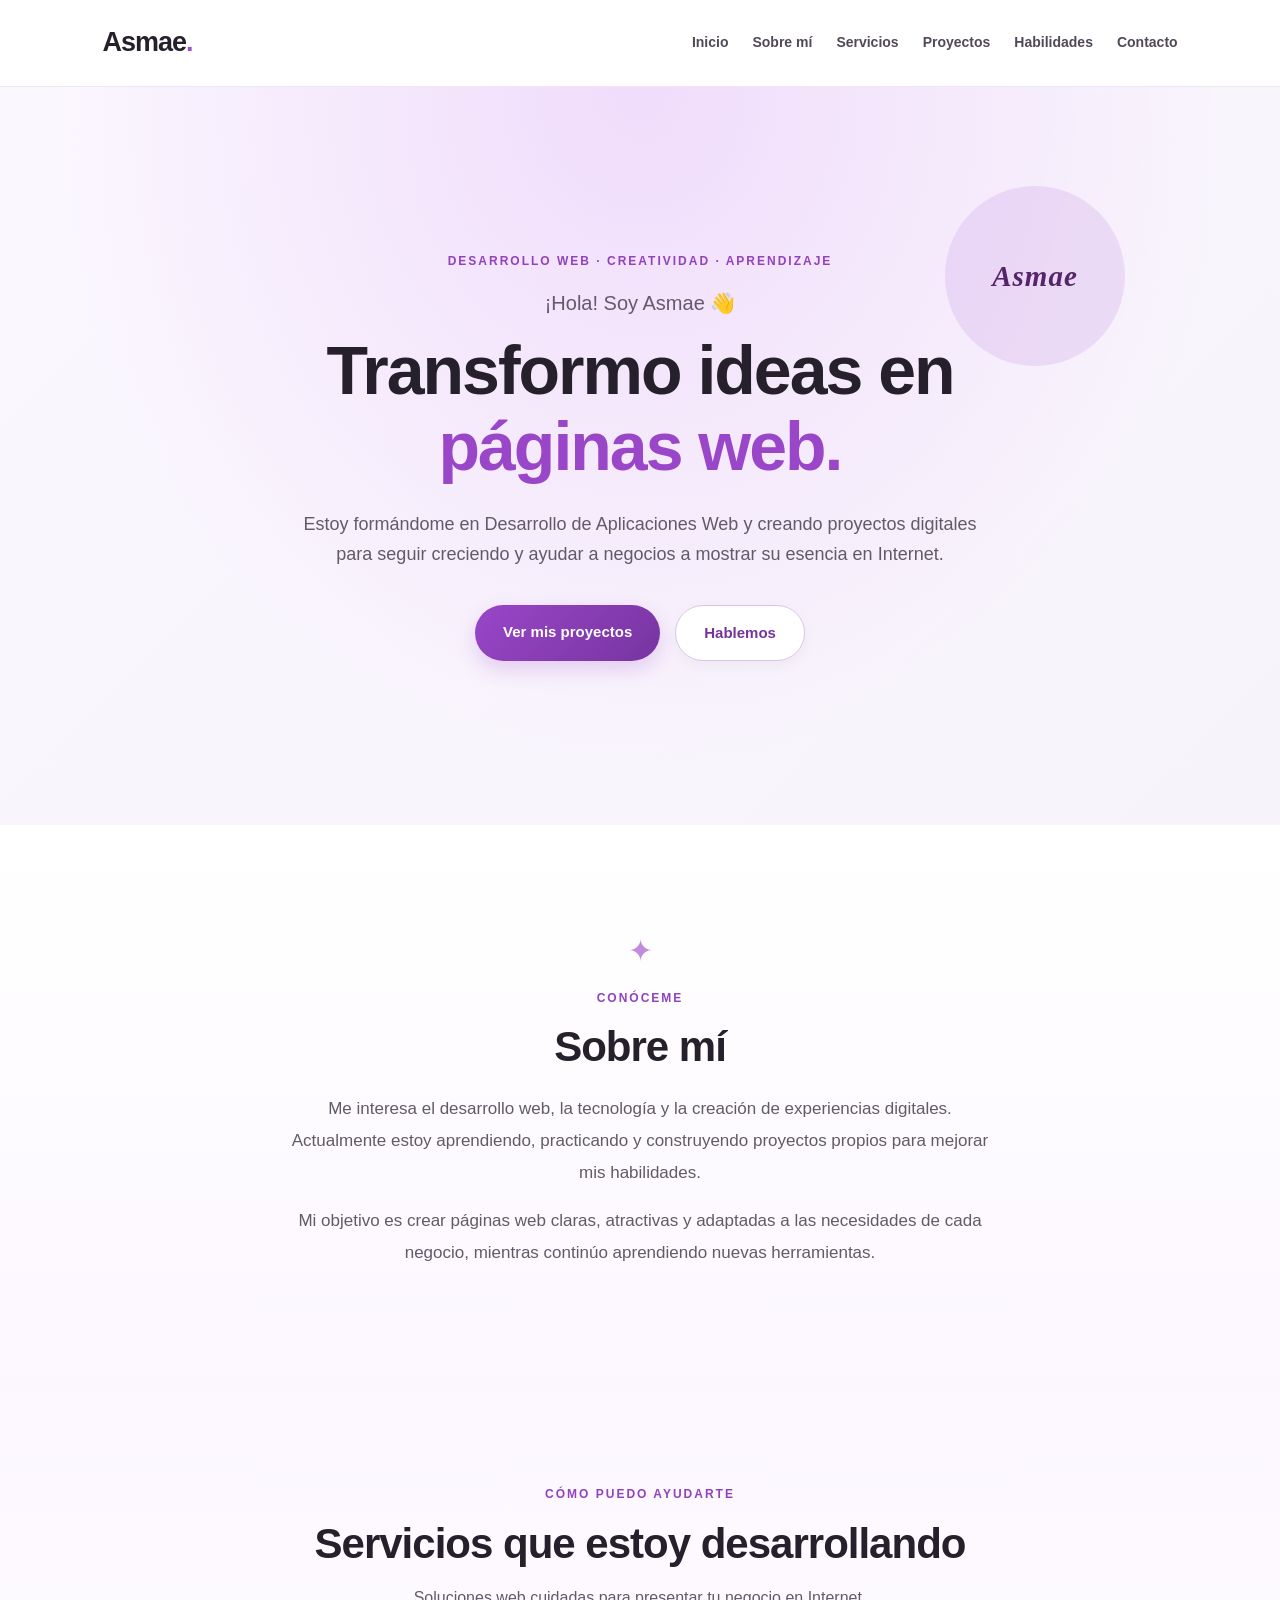
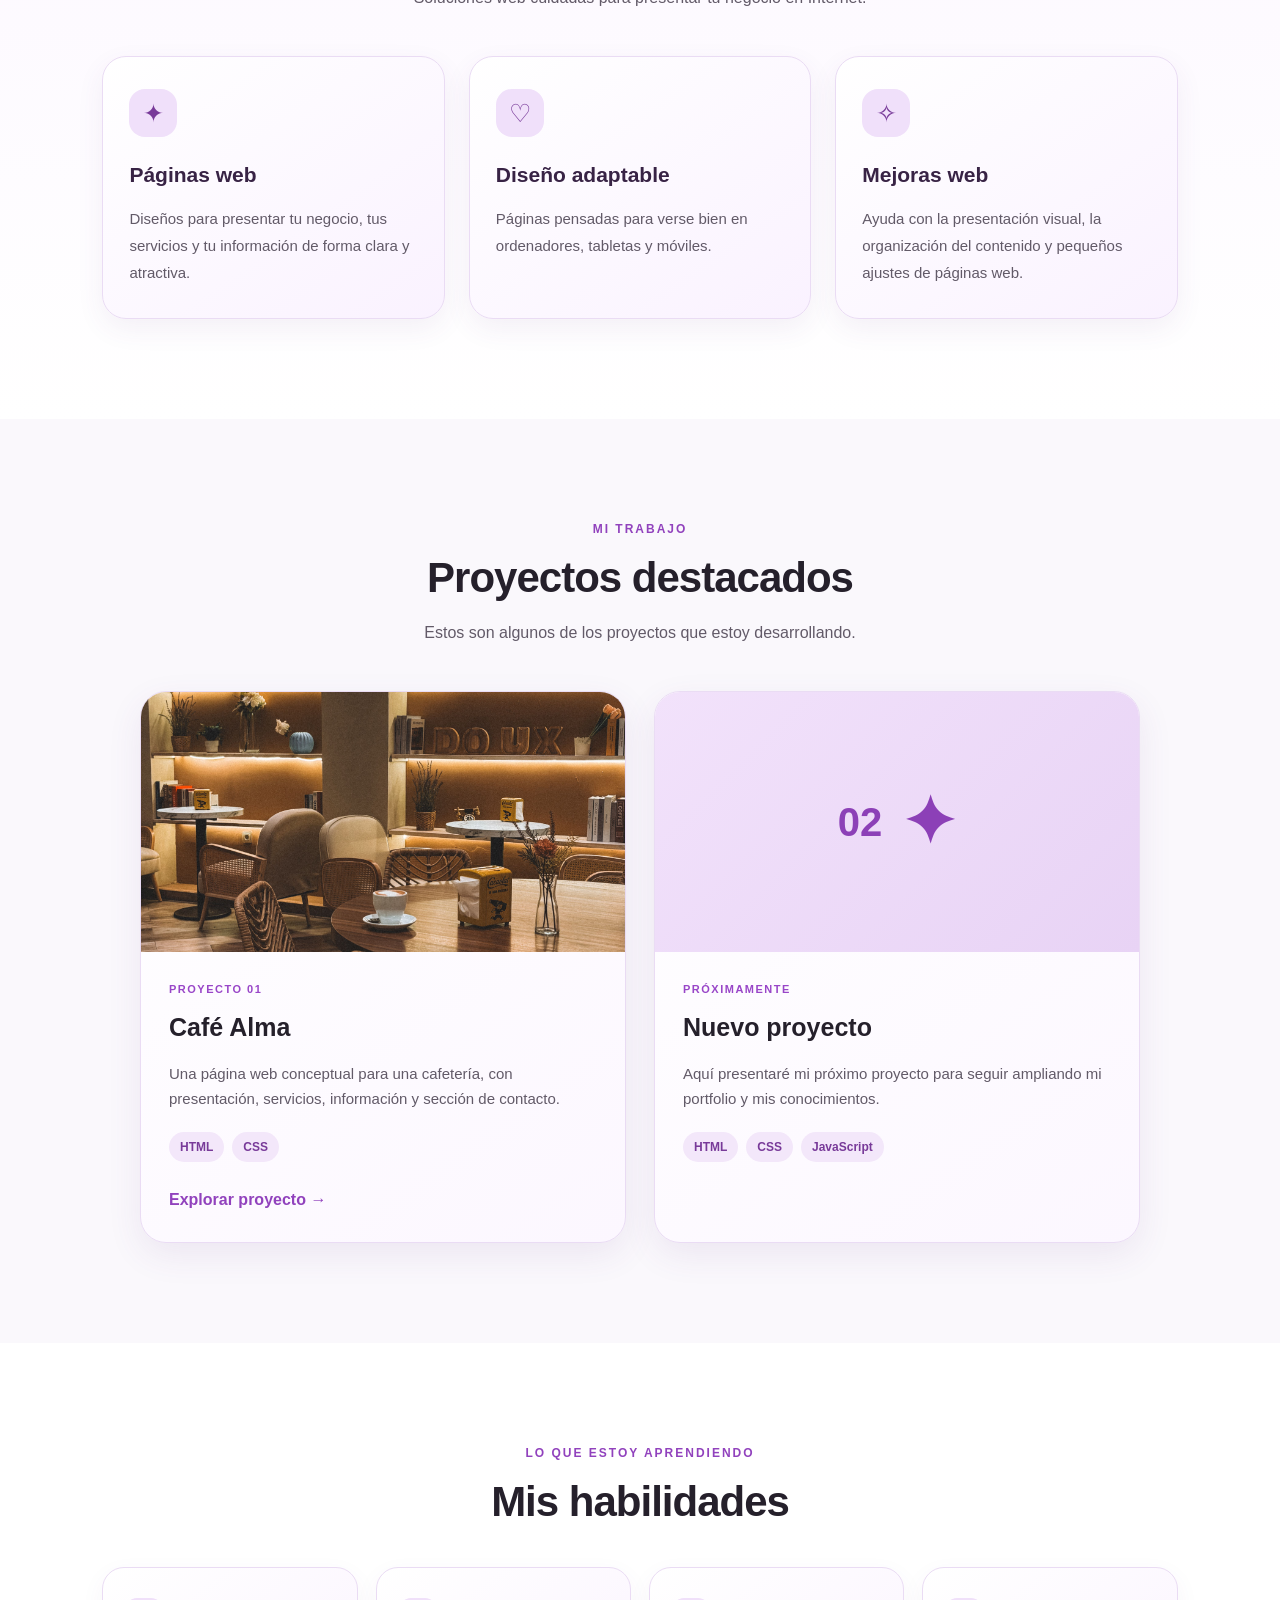
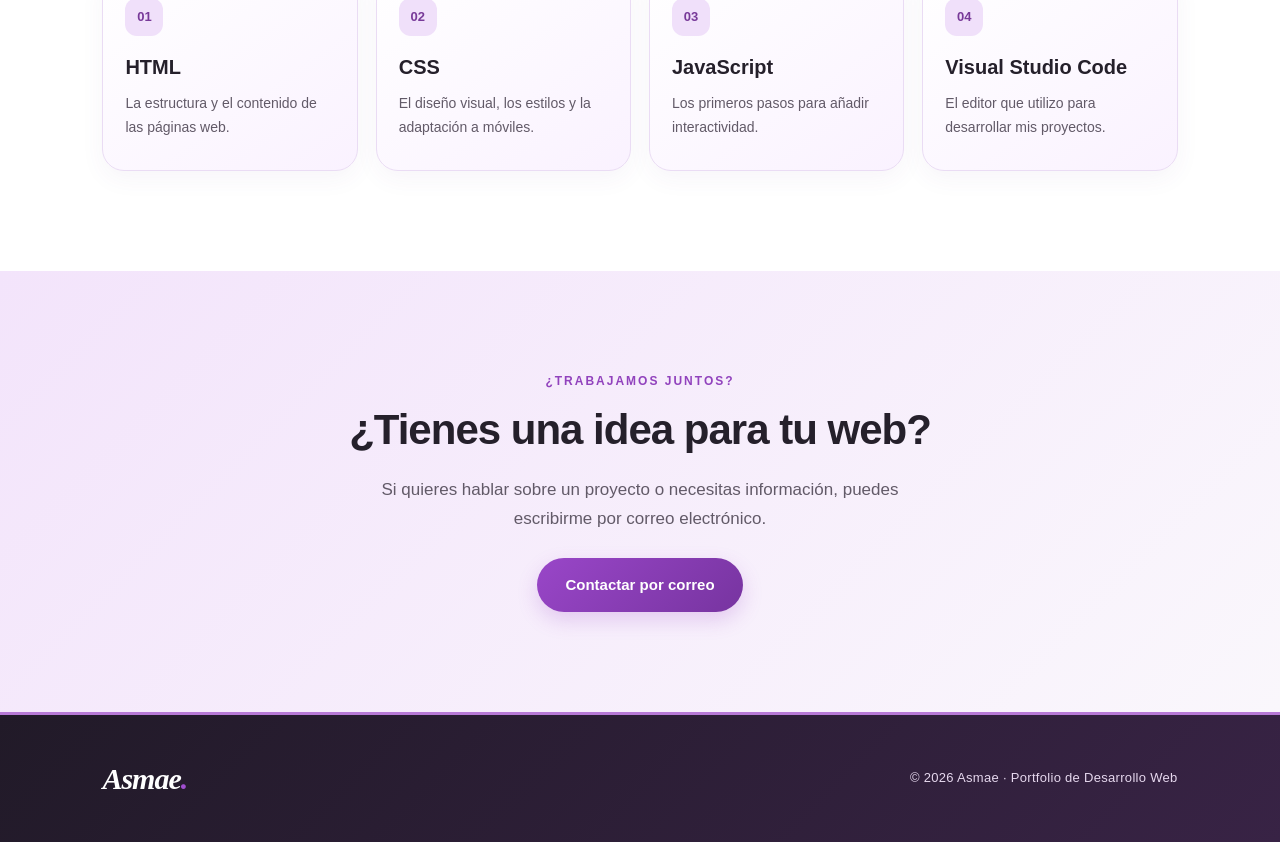
==== docs/index.html @ 036d665d "Fix HTML formatting and structure" ====
<!DOCTYPE html>
<html lang="es">
<head>
    <meta charset="UTF-8">
    <meta name="viewport" content="width=device-width, initial-scale=1.0">
    <meta name="description" content="Portfolio de Asmae, desarrolladora web en formación. Descubre sus proyectos y contacta para trabajar juntos.">
    <title>Asmae | Portfolio de Desarrollo Web</title>
    <link rel="stylesheet" href="style.css">
    <script src="script.js" defer></script>
</head>
<body>

    <header class="cabecera">
        <a href="#inicio" class="logo">Asmae<span>.</span></a>

        <nav aria-label="Navegación principal">
            <a href="#inicio">Inicio</a>
            <a href="#sobre-mi">Sobre mí</a>
            <a href="#servicios">Servicios</a>
            <a href="#proyectos">Proyectos</a>
            <a href="#habilidades">Habilidades</a>
            <a href="#contacto">Contacto</a>
        </nav>
    </header>

    <main>
        <section id="inicio" class="hero">
            <div class="hero-contenido">
                <p class="etiqueta">DESARROLLO WEB · CREATIVIDAD · APRENDIZAJE</p>
                <p class="saludo">¡Hola! Soy Asmae 👋</p>

                <h1>Transformo ideas en <span>páginas web.</span></h1>

                <p class="hero-descripcion">
                    Estoy formándome en Desarrollo de Aplicaciones Web
                    y creando proyectos digitales para seguir creciendo
                    y ayudar a negocios a mostrar su esencia en Internet.
                </p>

                <div class="hero-botones">
                    <a href="#proyectos" class="boton boton-principal">
                        Ver mis proyectos
                    </a>
                    <a href="#contacto" class="boton boton-secundario">
                        Hablemos
                    </a>
                </div>
            </div>
        </section>

        <section id="sobre-mi" class="seccion sobre-mi">
            <p class="etiqueta">CONÓCEME</p>
            <h2>Sobre mí</h2>

            <p>
                Me interesa el desarrollo web, la tecnología y la creación
                de experiencias digitales. Actualmente estoy aprendiendo,
                practicando y construyendo proyectos propios para mejorar
                mis habilidades.
            </p>

            <p>
                Mi objetivo es crear páginas web claras, atractivas y
                adaptadas a las necesidades de cada negocio, mientras
                continúo aprendiendo nuevas herramientas.
            </p>
        </section>
        <section id="servicios" class="seccion servicios">
            <p class="etiqueta">CÓMO PUEDO AYUDARTE</p>
            <h2>Servicios que estoy desarrollando</h2>
            <p class="introduccion">
                Soluciones web cuidadas para presentar tu negocio en Internet.
            </p>
            
            <div class="servicios-contenedor">
                <article class="servicio">
                    <span class="servicio-icono">✦</span>
                    <h3>Páginas web</h3>
                    <p>
                        Diseños para presentar tu negocio, tus servicios
                        y tu información de forma clara y atractiva.
                    </p>
                </article>
                
                <article class="servicio">
                    <span class="servicio-icono">♡</span>
                    <h3>Diseño adaptable</h3>
                    <p>
                        Páginas pensadas para verse bien en ordenadores,
                        tabletas y móviles.
                    </p>
                </article>
                
                <article class="servicio">
                    <span class="servicio-icono">✧</span>
                    <h3>Mejoras web</h3>
                    <p>
                        Ayuda con la presentación visual, la organización
                        del contenido y pequeños ajustes de páginas web.
                    </p>
                </article>
             </div>
        </section>

        <section id="proyectos" class="seccion proyectos">
            <p class="etiqueta">MI TRABAJO</p>
            <h2>Proyectos destacados</h2>
            <p class="introduccion">
                Estos son algunos de los proyectos que estoy desarrollando.
            </p>

            <div class="proyectos-contenedor">
                <article class="proyecto">
                    <img
                        src="img1/café-alma.jpg"
                        alt="Vista previa del proyecto web Café Alma"
                        loading="lazy"
                    >

                    <div class="proyecto-contenido">
                        <p class="numero-proyecto">PROYECTO 01</p>
                        <h3>Café Alma</h3>

                        <p>
                            Una página web conceptual para una cafetería,
                            con presentación, servicios, información y
                            sección de contacto.
                        </p>

                        <div class="etiquetas">
                            <span>HTML</span>
                            <span>CSS</span>
                        </div>

                        <a
                            href="café-alma/index.html"
                            class="enlace-proyecto"
                            target="_blank"
                            rel="noopener noreferrer"
                        >
                            Explorar proyecto →
                        </a>
                    </div>
                </article>

                <article class="proyecto proyecto-futuro">
                    <div class="proyecto-placeholder">
                        <span>02</span>
                        <span class="icono-idea">✦</span>
                    </div>

                    <div class="proyecto-contenido">
                        <p class="numero-proyecto">PRÓXIMAMENTE</p>
                        <h3>Nuevo proyecto</h3>

                        <p>
                            Aquí presentaré mi próximo proyecto para seguir
                            ampliando mi portfolio y mis conocimientos.
                        </p>

                        <div class="etiquetas">
                            <span>HTML</span>
                            <span>CSS</span>
                            <span>JavaScript</span>
                        </div>
                    </div>
                </article>
            </div>
        </section>

        <section id="habilidades" class="seccion habilidades">
            <p class="etiqueta">LO QUE ESTOY APRENDIENDO</p>
            <h2>Mis habilidades</h2>

            <div class="habilidades-contenedor">
                <article class="habilidad">
                    <span class="habilidad-numero">01</span>
                    <h3>HTML</h3>
                    <p>La estructura y el contenido de las páginas web.</p>
                </article>

                <article class="habilidad">
                    <span class="habilidad-numero">02</span>
                    <h3>CSS</h3>
                    <p>El diseño visual, los estilos y la adaptación a móviles.</p>
                </article>

                <article class="habilidad">
                    <span class="habilidad-numero">03</span>
                    <h3>JavaScript</h3>
                    <p>Los primeros pasos para añadir interactividad.</p>
                </article>

                <article class="habilidad">
                    <span class="habilidad-numero">04</span>
                    <h3>Visual Studio Code</h3>
                    <p>El editor que utilizo para desarrollar mis proyectos.</p>
                </article>
            </div>
        </section>

        <section id="contacto" class="seccion contacto">
            <p class="etiqueta">¿TRABAJAMOS JUNTOS?</p>
            <h2>¿Tienes una idea para tu web?</h2>

            <p>
                Si quieres hablar sobre un proyecto o necesitas información,
                puedes escribirme por correo electrónico.
            </p>

            <a
                href="mailto:asmaeelmechmachi31@gmail.com"
                class="boton boton-principal"
            >
                Contactar por correo
            </a>
        </section>
    </main>

    <footer>
        <a href="#inicio" class="logo logo-footer">Asmae<span>.</span></a>
        <p>© 2026 Asmae · Portfolio de Desarrollo Web</p>
    </footer>

</body>
</html>
---- docs/style.css ----
* {
    margin: 0;
    padding: 0;
    box-sizing: border-box;
}

html {
    scroll-behavior: smooth;
    scroll-padding-top: 100px;
}

body {
    font-family: "Trebuchet MS", sans-serif;
    background: #faf8fc;
    color: #25202b;
    line-height: 1.7;
}

a {
    -webkit-tap-highlight-color: transparent;
}

.cabecera {
    width: 100%;
    padding: 20px 8%;
    display: flex;
    justify-content: space-between;
    align-items: center;
    gap: 25px;
    background: rgba(255, 255, 255, 0.96);
    border-bottom: 1px solid #eee7f2;
    position: sticky;
    top: 0;
    z-index: 1000;
}

.logo {
    color: #25202b;
    font-size: 27px;
    font-weight: 800;
    text-decoration: none;
    letter-spacing: -1px;
}

.logo span {
    color: #a14ed0;
}

nav {
    display: flex;
    flex-wrap: wrap;
    gap: 24px;
}

nav a {
    color: #514858;
    font-size: 14px;
    font-weight: 600;
    text-decoration: none;
    transition: color 0.25s ease;
}

nav a:hover {
    color: #a14ed0;
}

.hero {
    min-height: 82vh;
    display: flex;
    align-items: center;
    justify-content: center;
    padding: 110px 8%;
    text-align: center;
    background:
        radial-gradient(ellipse at top, #f0dcfb 0%, transparent 65%),
        linear-gradient(135deg, #fbf7ff, #f7f3fa);
}


.hero-contenido {
    max-width: 900px;
    position: relative;
    padding: 45px 30px;
    animation: aparecer 0.9s ease both;
}

.hero-contenido::before {
    content: "Asmae";
    position: absolute;
    width: 180px;
    height: 180px;
    top: -20px;
    right: -35px;
    background: rgba(190, 130, 225, 0.20);
    border-radius: 50%;
    display: flex;
    align-items: center;
    justify-content: center;
    font-family: Georgia, "Times New Roman", serif;
    font-size: 29px;
    font-style: italic;
    font-weight: bold;
    letter-spacing: 1px;
    color: #542568;
    z-index: 0;
    pointer-events: none;
}

.hero-contenido > * {
    position: relative;
    z-index: 1;
}

@keyframes aparecer {
    from {
        opacity: 0;
        transform: translateY(18px);
    }

    to {
        opacity: 1;
        transform: translateY(0);
    }
}

.etiqueta {
    color: #9142bd;
    font-size: 12px;
    font-weight: 800;
    letter-spacing: 2px;
    margin-bottom: 14px;
}

.saludo {
    color: #66596f;
    font-size: 20px;
    margin-bottom: 12px;
}

.hero h1 {
    font-size: clamp(40px, 6vw, 68px);
    line-height: 1.12;
    letter-spacing: -2px;
    margin-bottom: 25px;
}

.hero h1 span {
    color: #9946c8;
}

.hero-descripcion {
    max-width: 680px;
    margin: 0 auto;
    color: #625a68;
    font-size: 18px;
}

.hero-botones {
    display: flex;
    flex-wrap: wrap;
    justify-content: center;
    gap: 15px;
    margin-top: 35px;
}


.boton {
    display: inline-block;
    padding: 14px 28px;
    border-radius: 30px;
    font-size: 15px;
    font-weight: 700;
    text-decoration: none;
    transition: transform 0.3s ease,
                background 0.3s ease,
                box-shadow 0.3s ease;
}

.boton:hover {
    transform: translateY(-4px);
}

.boton-principal {
    background: linear-gradient(135deg, #9946c8, #7734a0);
    color: white;
    box-shadow: 0 8px 20px rgba(153, 70, 200, 0.22);
}

.boton-principal:hover {
    background: linear-gradient(135deg, #853bb2, #642887);
    box-shadow: 0 12px 25px rgba(119, 52, 160, 0.32);
}

.boton-secundario {
    border: 1px solid #d9c5e5;
    color: #75349b;
    background: white;
    box-shadow: 0 5px 15px rgba(49, 24, 61, 0.04);
}

.boton-secundario:hover {
    background: #f5eafa;
    box-shadow: 0 8px 20px rgba(49, 24, 61, 0.10);
}

.seccion {
    padding: 100px 8%;
    text-align: center;
}

.seccion h2 {
    font-size: clamp(30px, 4vw, 42px);
    line-height: 1.2;
    margin-bottom: 20px;
    letter-spacing: -1px;
}

.sobre-mi {
    position: relative;
    background: linear-gradient(180deg, #ffffff 0%, #fcf7ff 100%);
    overflow: hidden;
}

.sobre-mi::before {
    content: "✦";
    display: block;
    color: #b779d6;
    font-size: 30px;
    margin-bottom: 12px;
    opacity: 0.85;
}

.sobre-mi > p:not(.etiqueta) {
    max-width: 700px;
    margin: 15px auto;
    color: #625a68;
    font-size: 17px;
    line-height: 1.9;
}

.introduccion {
    color: #625a68;
    margin-top: -5px;
}

.proyectos {
    background: #faf8fc;
}

.proyectos-contenedor {
    display: grid;
    grid-template-columns: repeat(2, minmax(0, 1fr));
    gap: 28px;
    max-width: 1000px;
    margin: 45px auto 0;
    text-align: left;
}

.proyecto {
    position: relative;
    overflow: hidden;
    background: linear-gradient(145deg, #ffffff, #fcf7ff);
    border: 1px solid #eadcf4;
    border-radius: 26px;
    box-shadow: 0 12px 35px rgba(104, 57, 128, 0.09);
    transition: transform 0.35s ease,
                box-shadow 0.35s ease,
                border-color 0.35s ease;
}

.proyecto:hover {
    transform: translateY(-8px);
    border-color: #d5b2ea;
    box-shadow: 0 22px 48px rgba(104, 57, 128, 0.17);
}

.proyecto > img,
.proyecto-placeholder {
    width: 100%;
    height: 260px;
}

.proyecto > img {
    display: block;
    object-fit: cover;
    object-position: center;
    transition: transform 0.6s ease;
}

.proyecto:hover > img {
    transform: scale(1.04);
}

.proyecto-contenido {
    padding: 28px;
}

.numero-proyecto {
    color: #9946c8;
    font-size: 11px;
    font-weight: 800;
    letter-spacing: 1.5px;
    margin-bottom: 8px;
}

.proyecto h3 {
    font-size: 25px;
    margin-bottom: 12px;
}

.proyecto-contenido > p:not(.numero-proyecto) {
    color: #625a68;
    font-size: 15px;
}

.etiquetas {
    display: flex;
    flex-wrap: wrap;
    gap: 8px;
    margin-top: 20px;
}

.etiquetas span {
    padding: 5px 11px;
    background: #f3e7fa;
    border-radius: 20px;
    color: #783a99;
    font-size: 12px;
    font-weight: 700;
}

.enlace-proyecto {
    display: inline-block;
    margin-top: 24px;
    color: #9142bd;
    font-weight: 700;
    text-decoration: none;
}

.enlace-proyecto:hover {
    color: #642a85;
}

.proyecto-placeholder {
    display: flex;
    align-items: center;
    justify-content: center;
    gap: 20px;
    background: linear-gradient(135deg, #f2e2fb, #e8d3f5);
    color: #8c40b7;
    font-size: 40px;
    font-weight: 800;
}

.icono-idea {
    font-size: 65px;
}

.habilidades {
    background: white;
}

.habilidades-contenedor {
    display: grid;
    grid-template-columns: repeat(4, minmax(0, 1fr));
    gap: 18px;
    max-width: 1100px;
    margin: 40px auto 0;
}

.habilidad {
    position: relative;
    padding: 30px 22px;
    text-align: left;
    background: linear-gradient(145deg, #ffffff, #faf2ff);
    border: 1px solid #eadcf4;
    border-radius: 22px;
    box-shadow: 0 8px 24px rgba(104, 57, 128, 0.05);
    transition: transform 0.3s ease,
                box-shadow 0.3s ease,
                border-color 0.3s ease;
}

.habilidad:hover {
    transform: translateY(-7px);
    border-color: #d5b2ea;
    box-shadow: 0 16px 32px rgba(104, 57, 128, 0.13);
}

.habilidad-numero {
    display: inline-flex;
    align-items: center;
    justify-content: center;
    width: 38px;
    height: 38px;
    border-radius: 12px;
    background: #f0e0fa;
    color: #783a99;
    font-size: 13px;
    font-weight: 800;
}

.habilidad h3 {
    margin: 14px 0 8px;
    font-size: 20px;
}

.habilidad p {
    color: #625a68;
    font-size: 14px;
}

.contacto {
    background: linear-gradient(135deg, #f3e4fb, #faf7fc);
}

.contacto > p:not(.etiqueta) {
    max-width: 600px;
    margin: 0 auto 25px;
    color: #625a68;
    font-size: 17px;
}

footer {
    position: relative;
    padding: 38px 8%;
    display: flex;
    flex-wrap: wrap;
    justify-content: space-between;
    align-items: center;
    gap: 18px;
    background: linear-gradient(135deg, #211a28, #382345);
    color: white;
    border-top: 3px solid #b779d6;
}

.logo-footer {
    color: white;
    font-family: Georgia, "Times New Roman", serif;
    font-style: italic;
    font-size: 30px;
}

footer p {
    color: #e6d8ee;
    font-size: 13px;
    letter-spacing: 0.3px;
}

.js section.animada {
    opacity: 0;
    transform: translateY(25px);
    transition: opacity 0.7s ease, transform 0.7s ease;
}

.js section.animada.visible {
    opacity: 1;
    transform: translateY(0);
}

@media (max-width: 900px) {
    .cabecera {
        padding: 18px 5%;
    }

    nav {
        gap: 14px;
    }

    .seccion,
    .hero {
        padding-left: 5%;
        padding-right: 5%;
    }

    .habilidades-contenedor {
        grid-template-columns: repeat(2, minmax(0, 1fr));
    }
}

@media (max-width: 650px) {
    .cabecera {
        flex-direction: column;
        gap: 12px;
    }

    nav {
        justify-content: center;
        gap: 10px 16px;
    }

    nav a {
        font-size: 13px;
    }

    .hero {
        min-height: 75vh;
        padding-top: 80px;
        padding-bottom: 80px;
    }

    .hero h1 {
        letter-spacing: -1px;
    }

    .hero-descripcion {
        font-size: 16px;
    }

    .seccion {
        padding-top: 75px;
        padding-bottom: 75px;
    }

    .proyectos-contenedor {
        grid-template-columns: 1fr;
    }

    .proyecto > img,
    .proyecto-placeholder {
        height: 200px;
    }

    .habilidades-contenedor {
        grid-template-columns: 1fr;
    }

    footer {
        justify-content: center;
        text-align: center;
    }
}

@media (prefers-reduced-motion: reduce) {
    html {
        scroll-behavior: auto;
    }

    *,
    *::before,
    *::after {
        transition-duration: 0.01ms !important;
        animation-duration: 0.01ms !important;
    }
}

.servicios {
    background: linear-gradient(180deg, #fcf7ff, #ffffff);
}

.servicios-contenedor {
    display: grid;
    grid-template-columns: repeat(3, minmax(0, 1fr));
    gap: 24px;
    max-width: 1100px;
    margin: 45px auto 0;
    text-align: left;
}

.servicio {
    padding: 32px 26px;
    background: linear-gradient(145deg, #ffffff, #faf2ff);
    border: 1px solid #eadcf4;
    border-radius: 24px;
    box-shadow: 0 10px 28px rgba(104, 57, 128, 0.07);
    transition: transform 0.3s ease, box-shadow 0.3s ease;
}

.servicio:hover {
    transform: translateY(-7px);
    box-shadow: 0 18px 38px rgba(104, 57, 128, 0.14);
}

.servicio-icono {
    display: inline-flex;
    align-items: center;
    justify-content: center;
    width: 48px;
    height: 48px;
    margin-bottom: 20px;
    border-radius: 16px;
    background: #f0e0fa;
    color: #783a99;
    font-size: 25px;
}

.servicio h3 {
    margin-bottom: 12px;
    color: #382345;
    font-size: 21px;
}

.servicio p {
    color: #625a68;
    font-size: 15px;
    line-height: 1.8;
}

@media (max-width: 800px) {
    .servicios-contenedor {
        grid-template-columns: 1fr;
        max-width: 520px;
    }
}

@media (max-width: 650px) {
    header {
        flex-direction: column;
        gap: 18px;
        padding: 20px;
    }

    nav {
        justify-content: center;
        gap: 12px 18px;
    }

    nav a {
        font-size: 13px;
    }
}

@media (max-width: 650px) {
    .hero-contenido::before {
        width: 120px;
        height: 120px;
        top: -10px;
        right: 0;
        font-size: 20px;
        opacity: 1;
    }
}
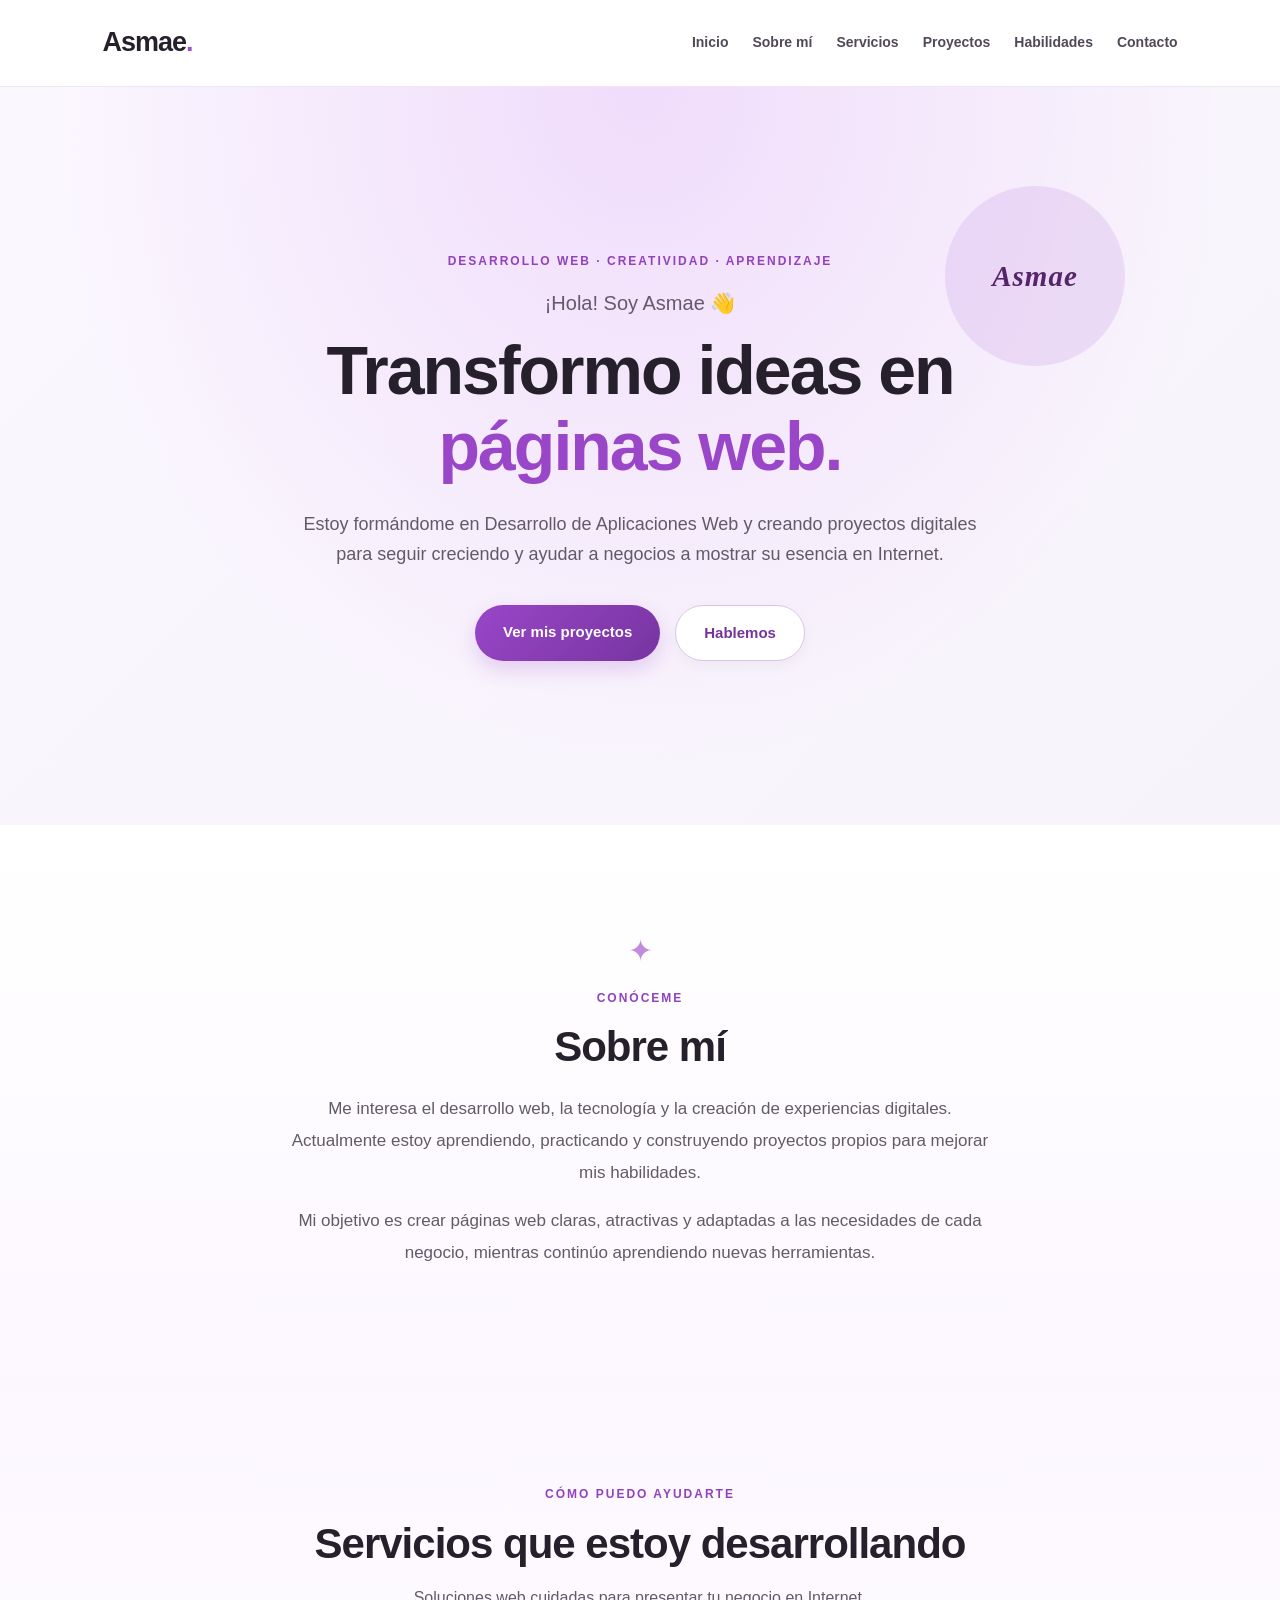
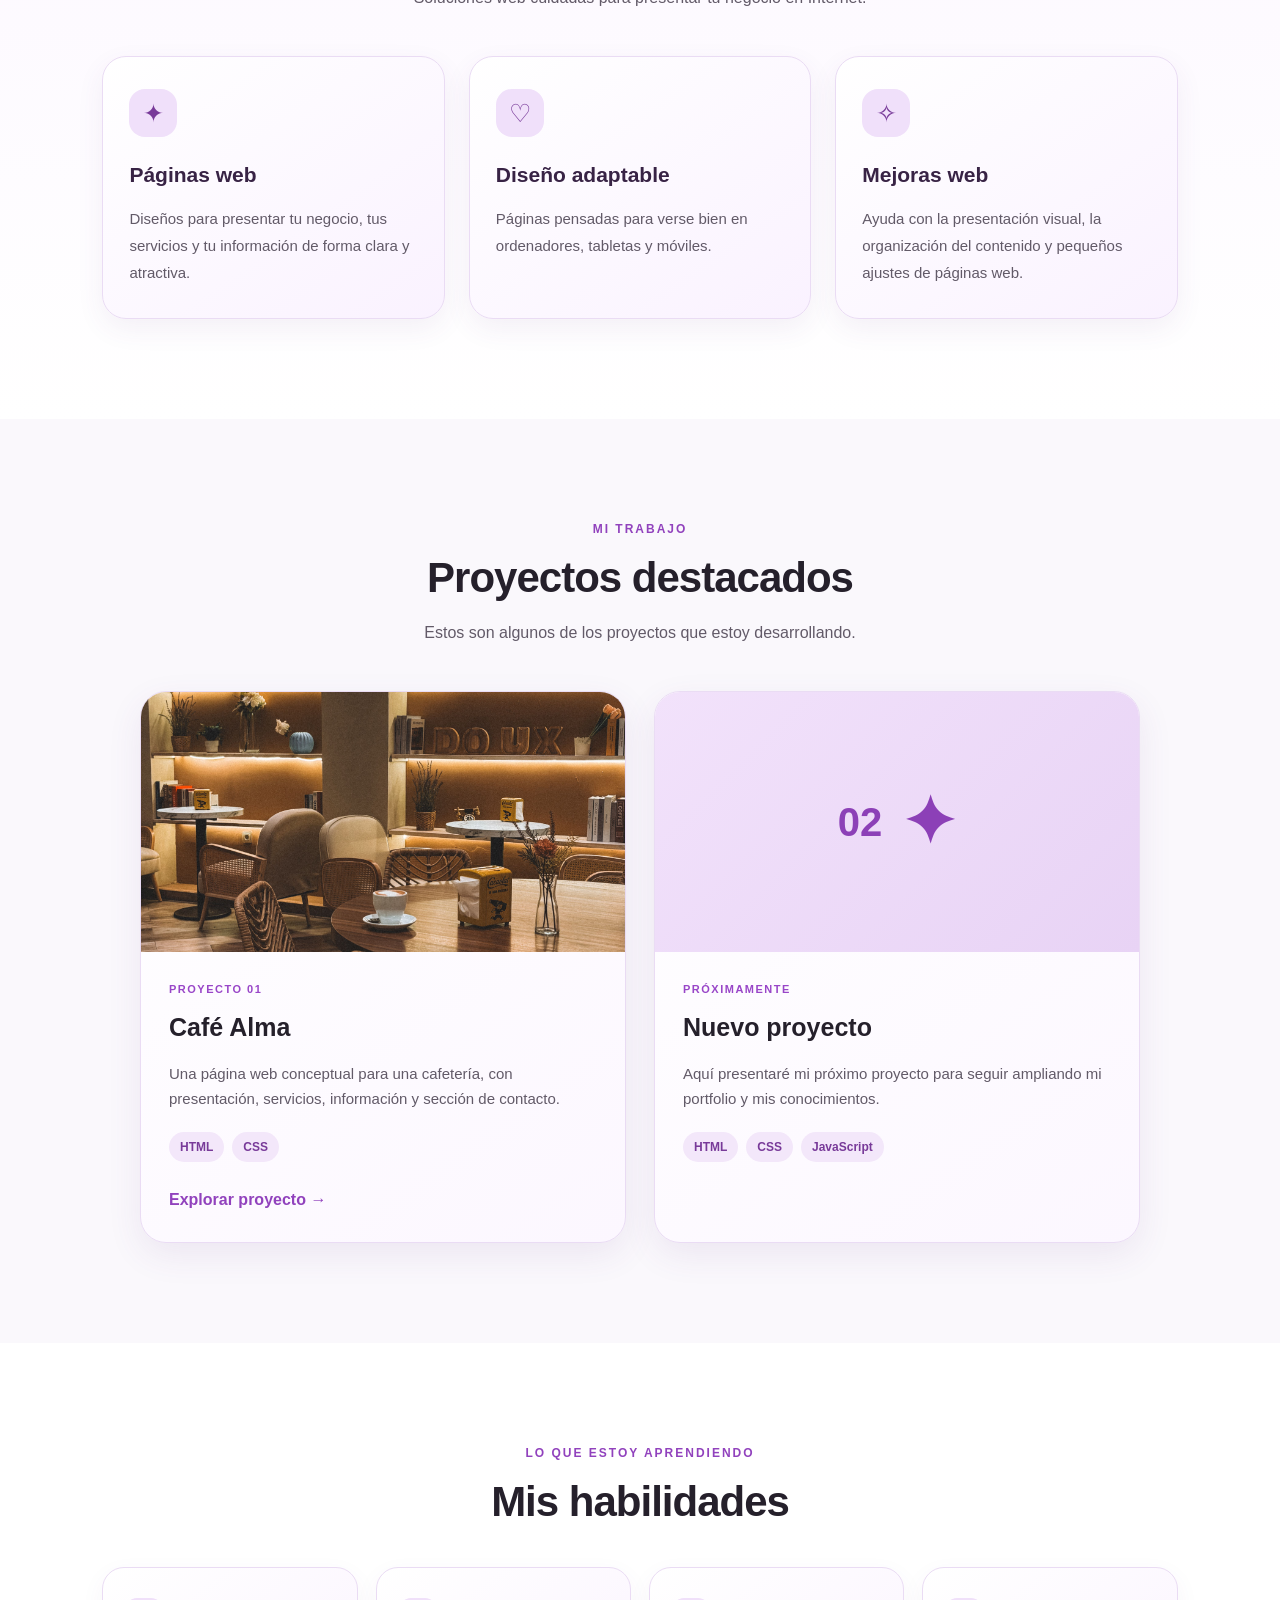
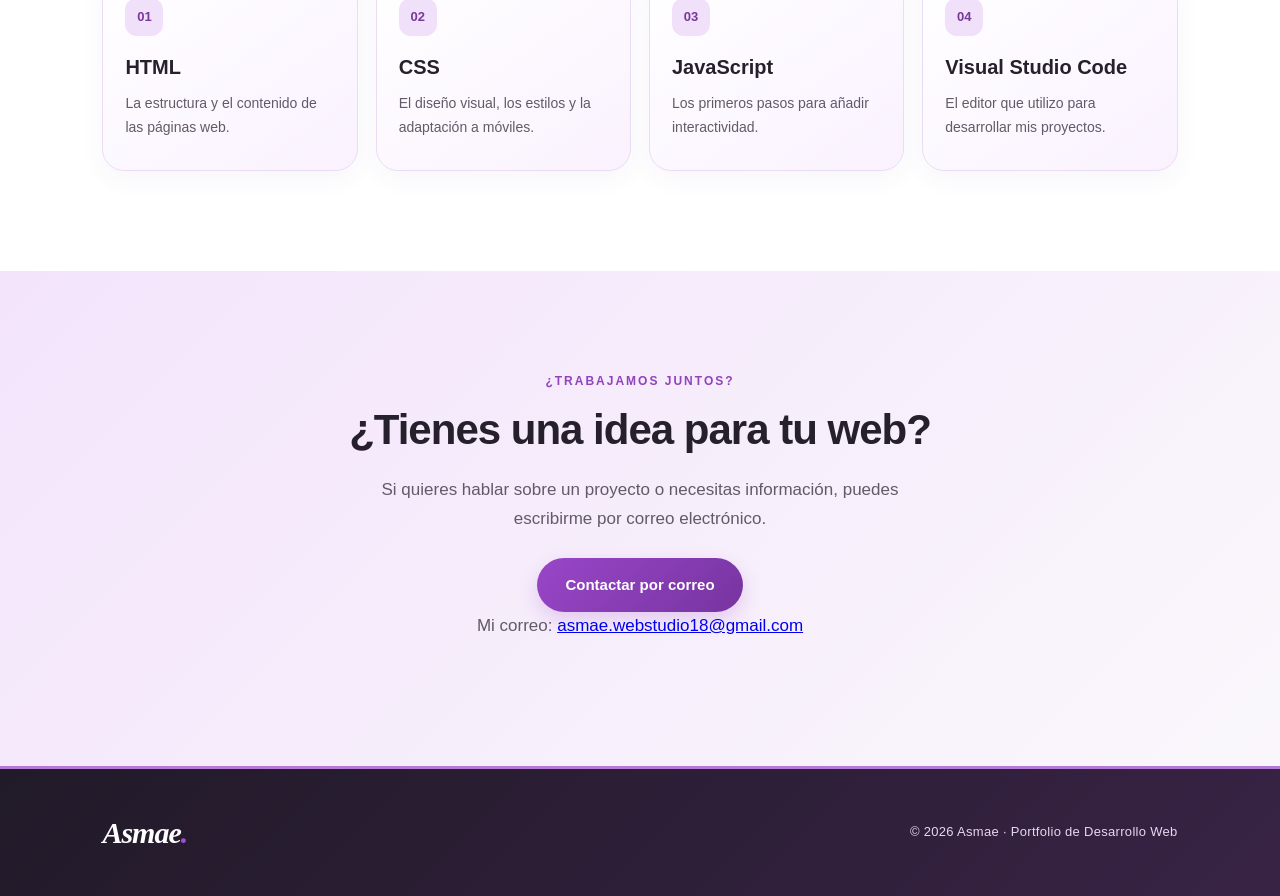
==== commit f5d5ed1f: "Update index.html" ====
--- a/docs/index.html
+++ b/docs/index.html
@@ -133,7 +133,7 @@
                         </div>
 
                         <a
-                            href="café-alma/index.html"
+                            href="/Asmae-portfolio/café-alma/index.html"
                             class="enlace-proyecto"
                             target="_blank"
                             rel="noopener noreferrer"
@@ -209,11 +209,18 @@
             </p>
 
             <a
-                href="mailto:asmaeelmechmachi31@gmail.com"
+                href="mailto:asmae.webstudio18@gmail.com"
                 class="boton boton-principal"
             >
                 Contactar por correo
             </a>
+            
+            <p class="correo-contacto">
+                Mi correo: 
+                <a href="mailto:asmae.webstudio18@gmail.com">
+                    asmae.webstudio18@gmail.com
+                </a>
+</p>
         </section>
     </main>
 
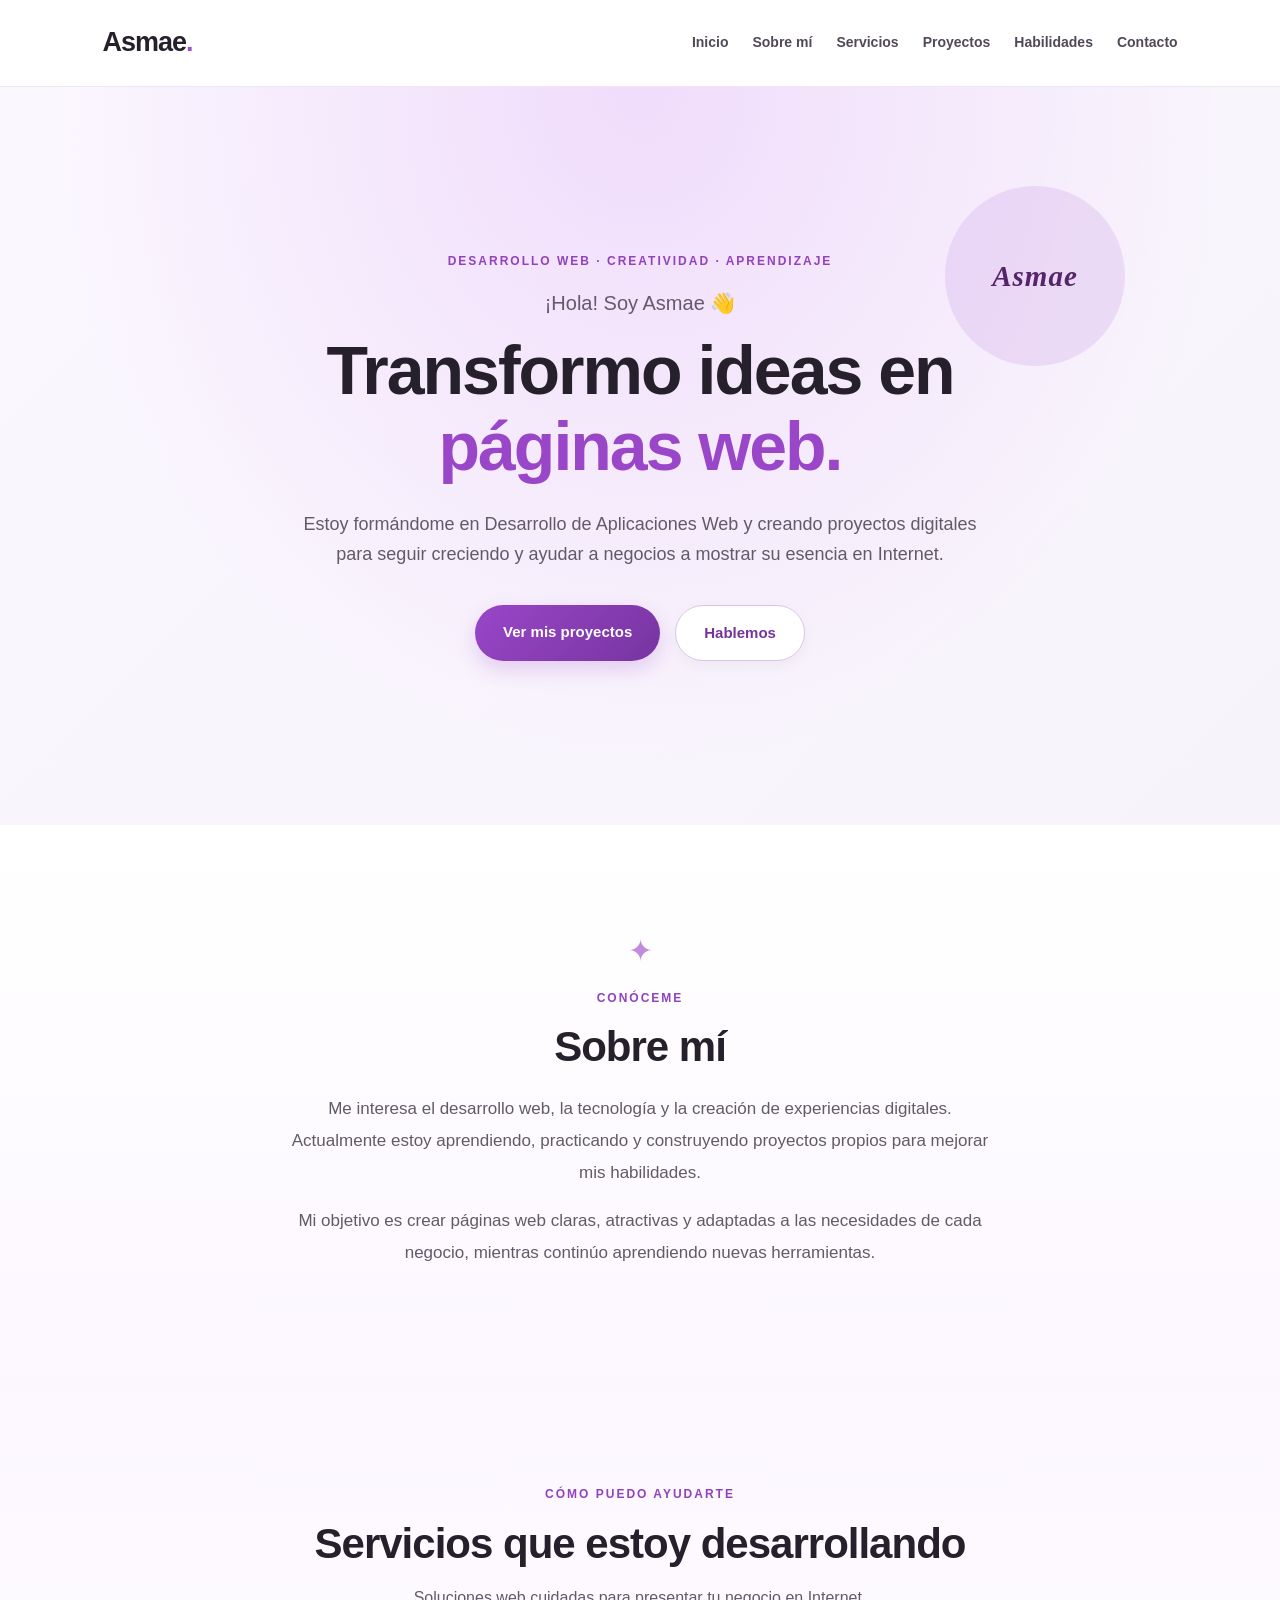
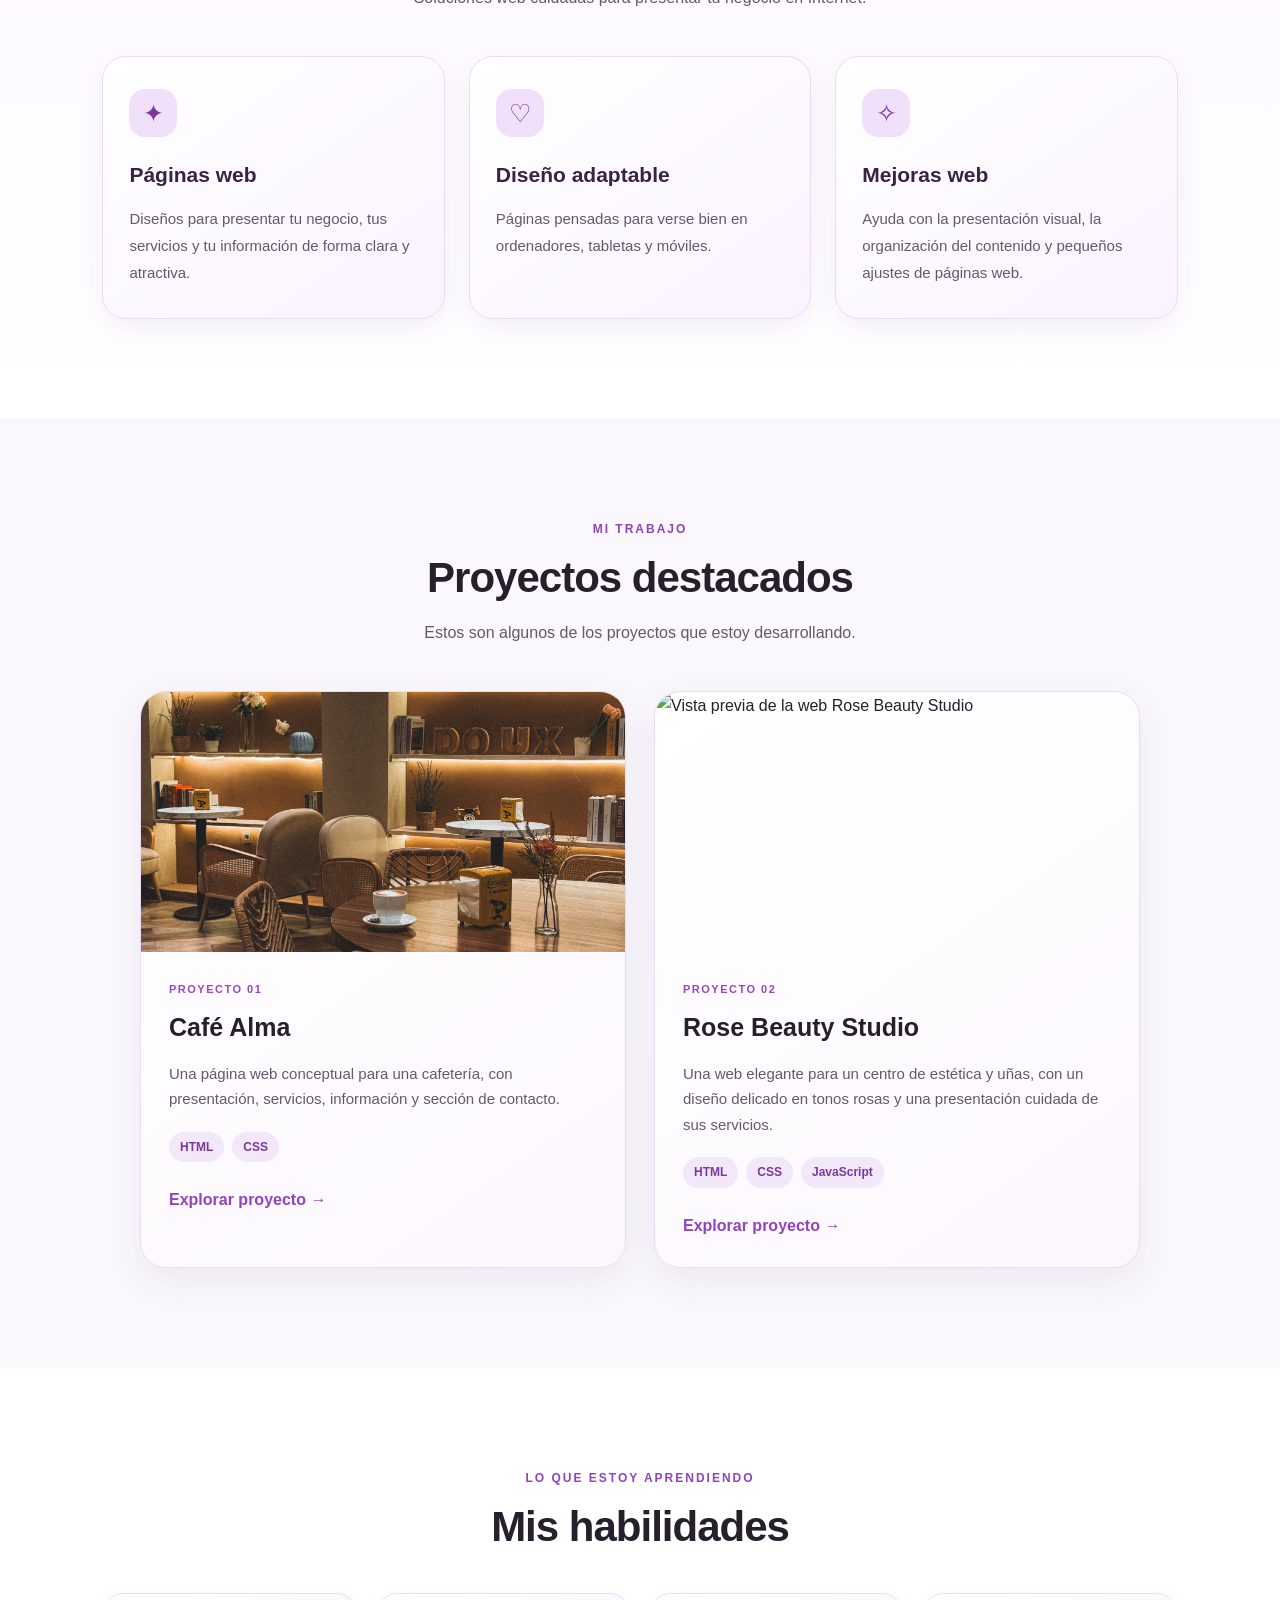
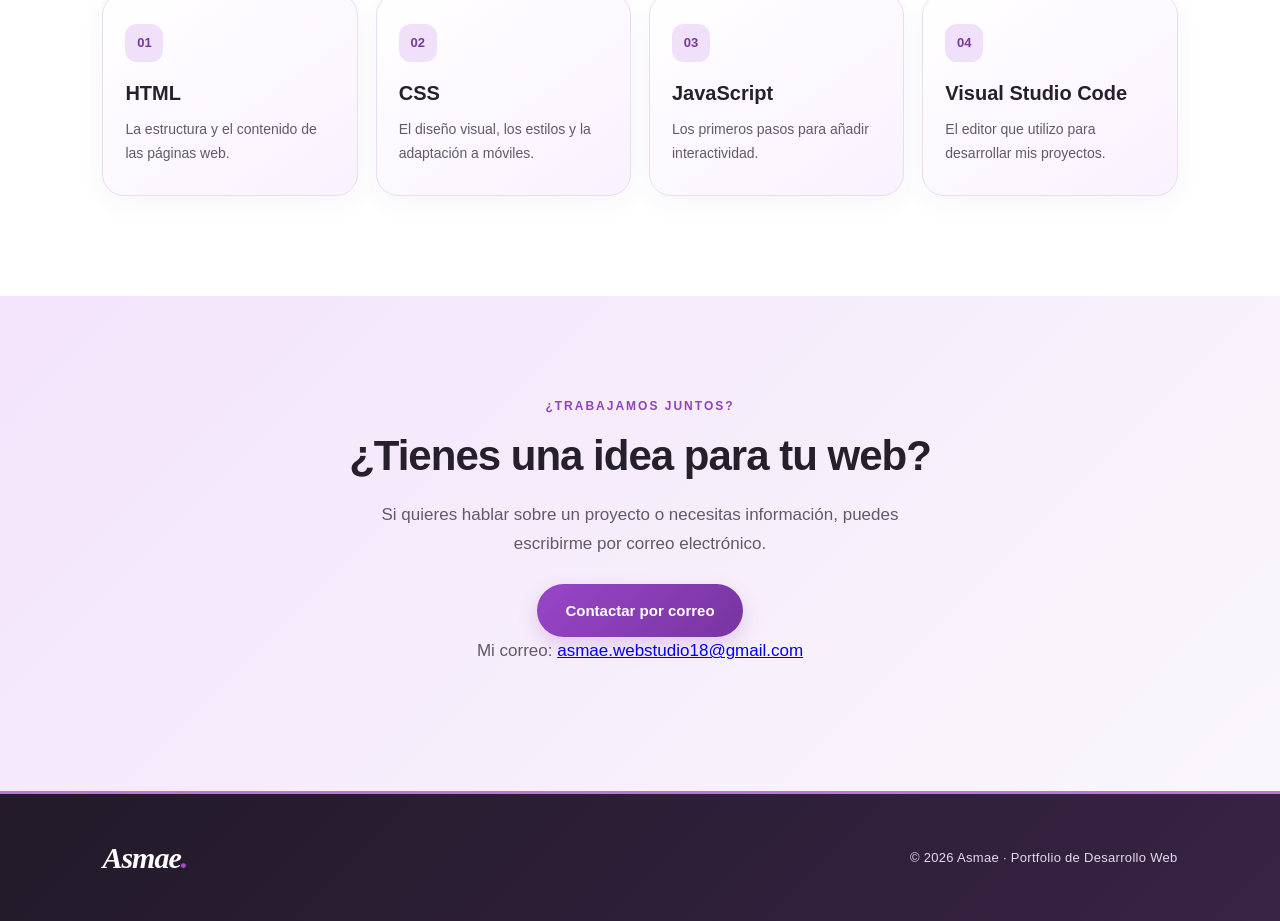
==== commit 334ab8d3: "Update index.html with new project details" ====
--- a/docs/index.html
+++ b/docs/index.html
@@ -1,6 +1,15 @@
 <!DOCTYPE html>
 <html lang="es">
 <head>
+    <!-- Google tag (gtag.js) -->
+    <script async src="https://www.googletagmanager.com/gtag/js?id=G-3S56YRVW8G"></script>
+    <script>
+        window.dataLayer = window.dataLayer || [];
+        function gtag(){dataLayer.push(arguments);}
+        gtag('js', new Date()); 
+        gtag('config', 'G-3S56YRVW8G');
+    </script>
+    
     <meta charset="UTF-8">
     <meta name="viewport" content="width=device-width, initial-scale=1.0">
     <meta name="description" content="Portfolio de Asmae, desarrolladora web en formación. Descubre sus proyectos y contacta para trabajar juntos.">
@@ -142,27 +151,38 @@
                         </a>
                     </div>
                 </article>
-
-                <article class="proyecto proyecto-futuro">
-                    <div class="proyecto-placeholder">
-                        <span>02</span>
-                        <span class="icono-idea">✦</span>
-                    </div>
-
+                
+                <article class="proyecto">
+                    <img
+                        src="rose-beauty-studio/img/rose-beauty-studio.jpg"
+                        alt="Vista previa de la web Rose Beauty Studio"
+                        loading="lazy"
+                    >
+                    
                     <div class="proyecto-contenido">
-                        <p class="numero-proyecto">PRÓXIMAMENTE</p>
-                        <h3>Nuevo proyecto</h3>
-
+                        <p class="numero-proyecto">PROYECTO 02</p>
+                        <h3>Rose Beauty Studio</h3>
+                        
                         <p>
-                            Aquí presentaré mi próximo proyecto para seguir
-                            ampliando mi portfolio y mis conocimientos.
+                            Una web elegante para un centro de estética y uñas,
+                            con un diseño delicado en tonos rosas y una
+                            presentación cuidada de sus servicios.
                         </p>
-
+                        
                         <div class="etiquetas">
                             <span>HTML</span>
                             <span>CSS</span>
                             <span>JavaScript</span>
                         </div>
+
+                        <a
+                            href="rose-beauty-studio/index.html"
+                            class="enlace-proyecto"
+                            target="_blank"
+                            rel="noopener noreferrer"
+                        >
+                            Explorar proyecto →
+                        </a>
                     </div>
                 </article>
             </div>
@@ -220,7 +240,7 @@
                 <a href="mailto:asmae.webstudio18@gmail.com">
                     asmae.webstudio18@gmail.com
                 </a>
-</p>
+            </p>
         </section>
     </main>
 
